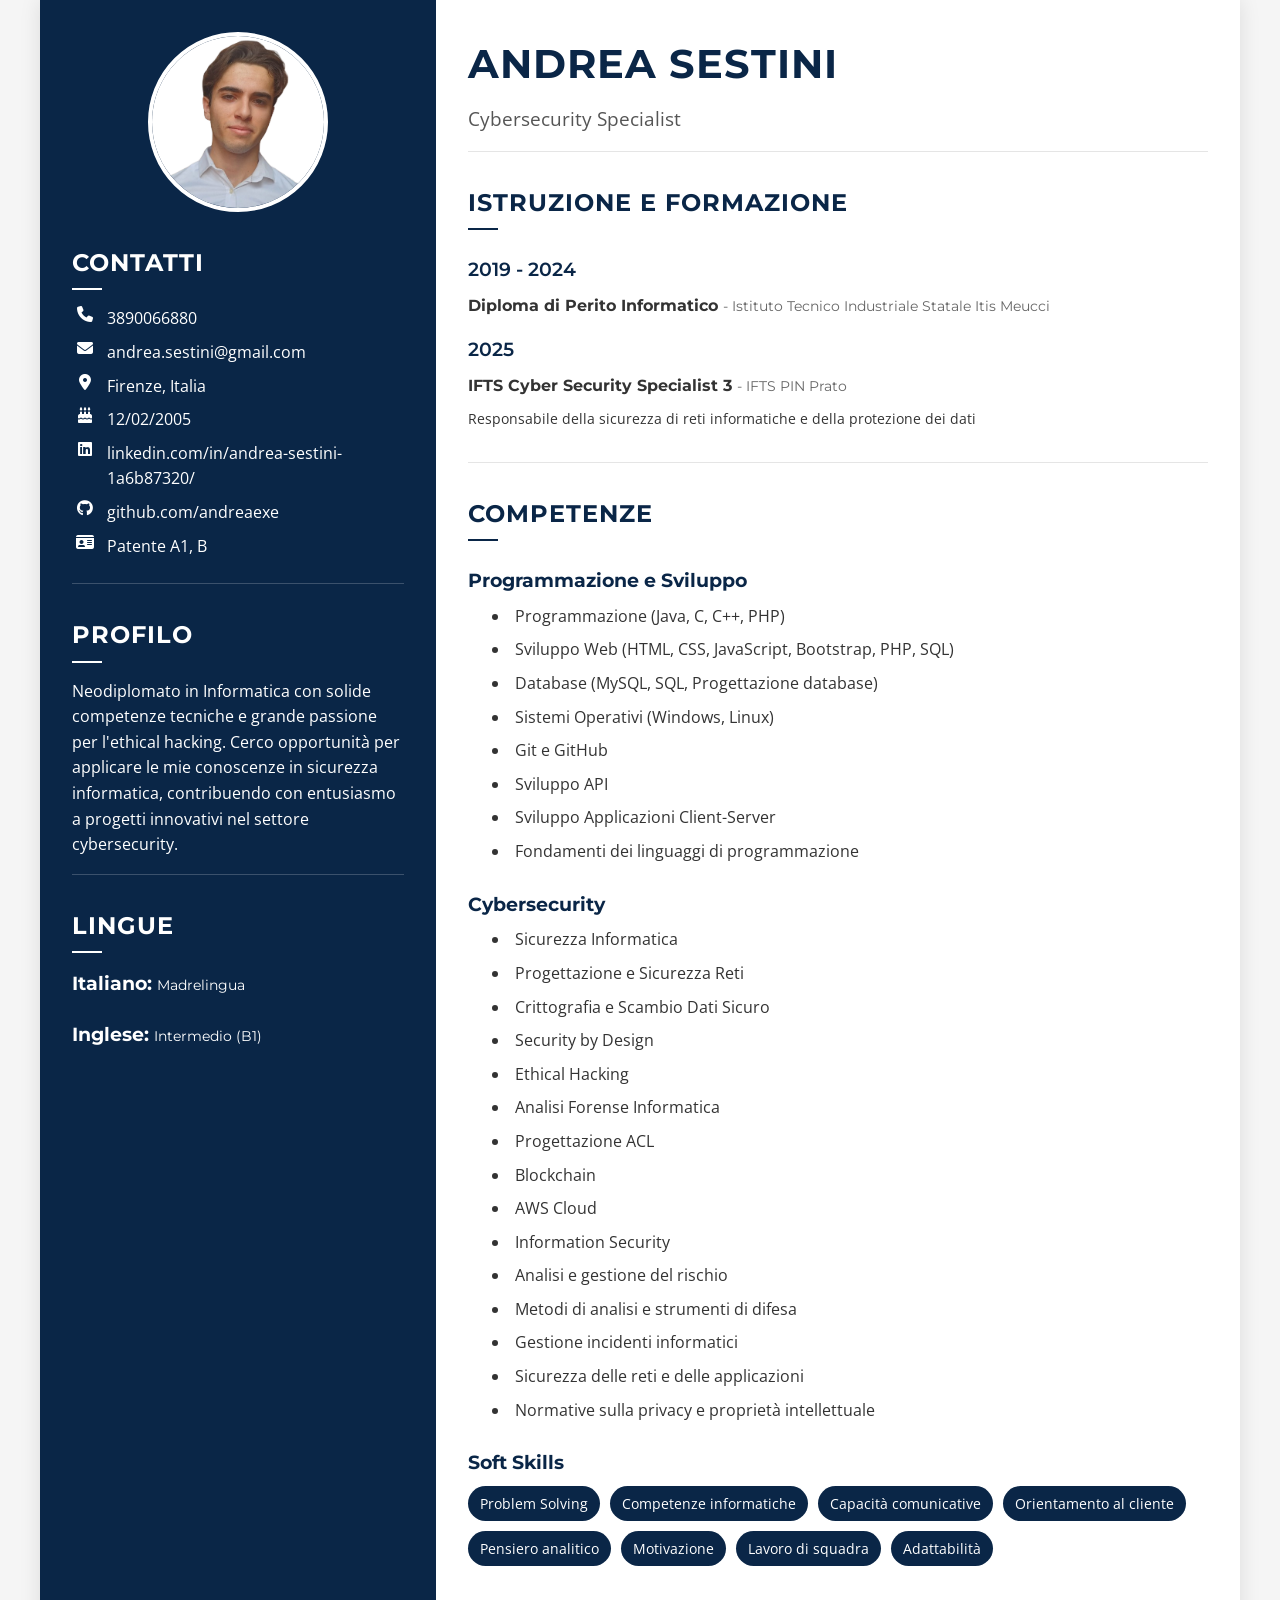
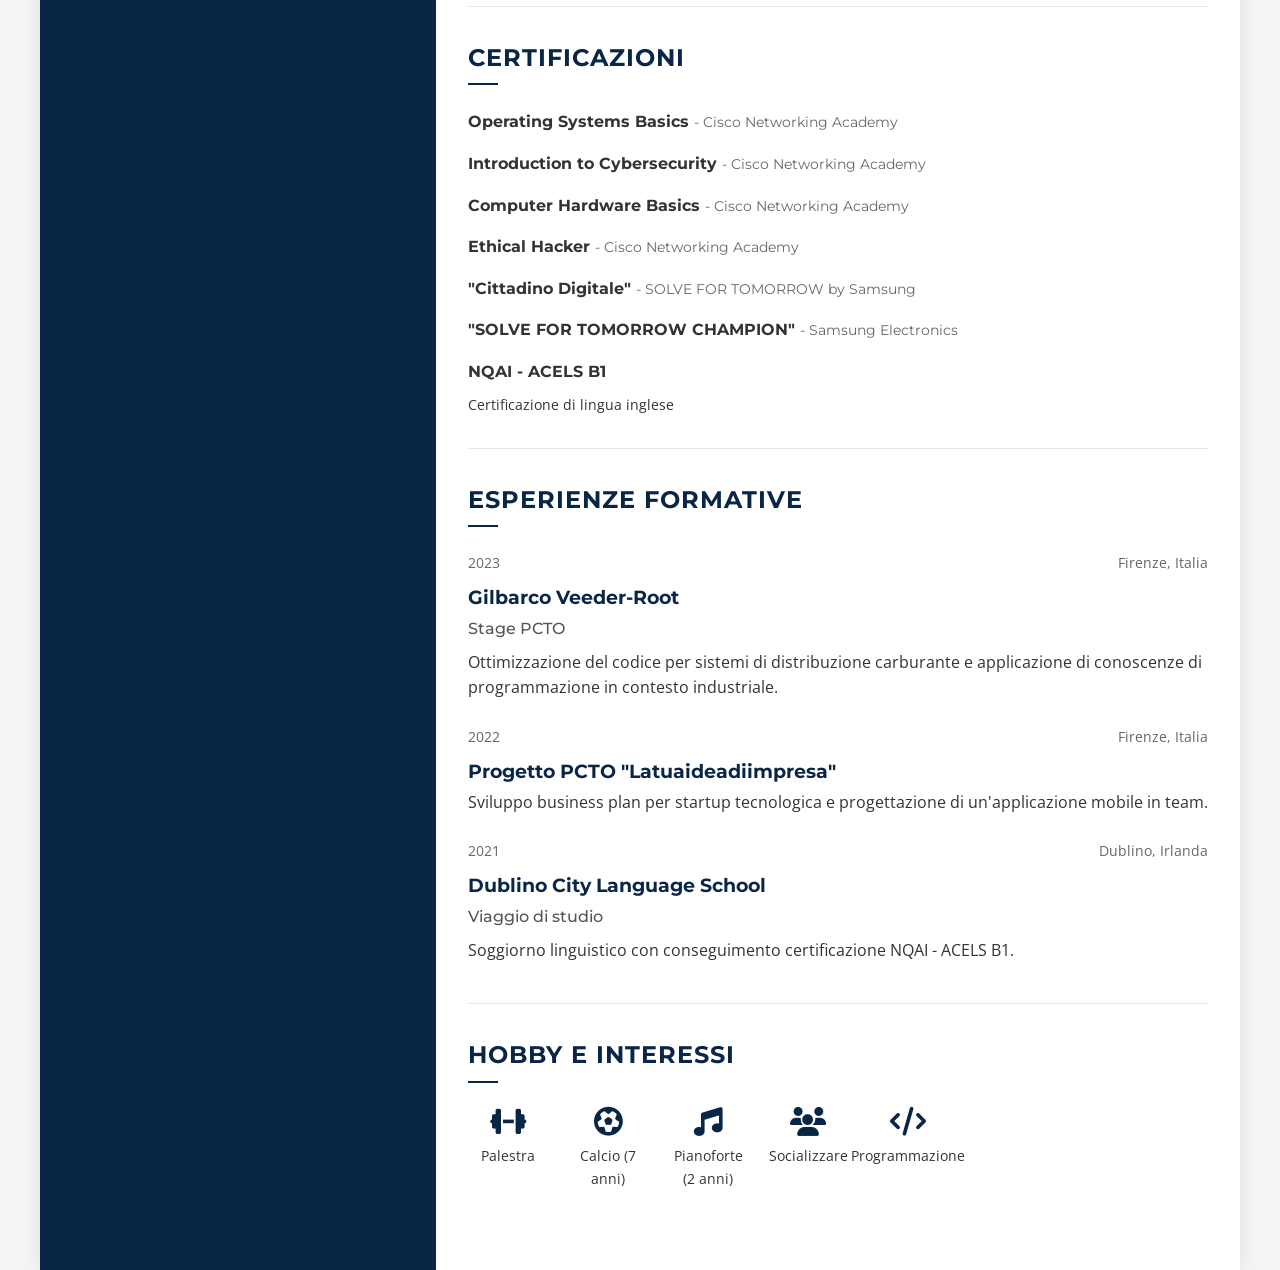
==== cv.html @ 6c13fce9 "responsive funzionante,link fondamentali messi,tutto funzionante, mancherebbero link alle certificaz" ====
<!DOCTYPE html>
<html lang="it">
<head>
    <meta charset="UTF-8">
    <meta name="viewport" content="width=device-width, initial-scale=1.0">
    <title>Curriculum Vitae</title>
    <link rel="stylesheet" href="style.css">
    <link rel="stylesheet" href="https://cdnjs.cloudflare.com/ajax/libs/font-awesome/6.4.0/css/all.min.css">
    <link href="https://fonts.googleapis.com/css2?family=Montserrat:wght@400;500;600;700&family=Open+Sans:wght@300;400;600&display=swap" rel="stylesheet">
    <style>
        /* Stili per rendere responsive i contatti */
        .contact-item {
            display: flex;
            align-items: flex-start;
            margin-bottom: 8px;
            flex-wrap: wrap;
        }
        
        .contact-item i {
            margin-right: 10px;
            min-width: 16px;
            text-align: center;
        }
        
        .contact-item span {
            word-wrap: break-word;
            word-break: break-word;
            overflow-wrap: break-word;
            flex: 1;
            max-width: 100%;
        }
        
        @media (max-width: 768px) {
            .contact-info {
                width: 100%;
            }
            
            .contact-item {
                margin-bottom: 12px;
            }
        }
    </style>
</head>
<body>
    <div class="cv-container">
        <!-- Colonna sinistra -->
        <div class="left-column">
            <div class="photo-container">
                <div class="photo">
                    <!-- Sostituisci con il percorso della tua foto -->
                    <img src="fotoAttuale.png" alt="Foto profilo">
                </div>
            </div>

            <div class="section">
                <h2>Contatti</h2>
                <div class="contact-info">
                    <div class="contact-item">
                        <i class="fas fa-phone"></i>
                        <a href="tel:+393890066880" style="text-decoration: none; color: inherit; word-wrap: break-word; word-break: break-word; overflow-wrap: break-word; flex: 1; max-width: 100%;">3890066880</a>
                    </div>
                    <div class="contact-item">
                        <i class="fas fa-envelope"></i>
                        <a href="mailto:andrea.sestini@gmail.com" style="text-decoration: none; color: inherit; word-wrap: break-word; word-break: break-word; overflow-wrap: break-word; flex: 1; max-width: 100%;">andrea.sestini@gmail.com</a>
                    </div>
                    <div class="contact-item">
                        <i class="fas fa-map-marker-alt"></i>
                        <span>Firenze, Italia</span>
                    </div>
                    <div class="contact-item">
                        <i class="fas fa-birthday-cake"></i>
                        <span>12/02/2005</span>
                    </div>
                    <div class="contact-item">
                        <i class="fab fa-linkedin"></i>
                        <a href="https://www.linkedin.com/in/andrea-sestini-1a6b87320/" target="_blank" style="text-decoration: none; color: inherit; word-wrap: break-word; word-break: break-word; overflow-wrap: break-word; flex: 1; max-width: 100%;">linkedin.com/in/andrea-sestini-1a6b87320/</a>
                    </div>
                    <div class="contact-item">
                        <i class="fab fa-github"></i>
                        <a href="https://github.com/andreaexe" target="_blank" style="text-decoration: none; color: inherit; word-wrap: break-word; word-break: break-word; overflow-wrap: break-word; flex: 1; max-width: 100%;">github.com/andreaexe</a>
                    </div>
                    <div class="contact-item">
                        <i class="fas fa-id-card"></i>
                        <span>Patente A1, B</span>
                    </div>
                </div>
            </div>

            <div class="section">
                <h2>Profilo</h2>
                <p>Neodiplomato in Informatica con solide competenze tecniche e grande passione per l'ethical hacking. Cerco opportunità per applicare le mie conoscenze in sicurezza informatica, contribuendo con entusiasmo a progetti innovativi nel settore cybersecurity.</p>
            </div>

            <div class="section">
                <h2>Lingue</h2>
                <div class="languages">
                    <div class="language-item">
                        <h3>Italiano: <span class="language-level-text">Madrelingua</span></h3>
                    </div>
                    <div class="language-item">
                        <h3>Inglese: <span class="language-level-text">Intermedio (B1)</span></h3>
                    </div>
                </div>
            </div>
        </div>

        <!-- Colonna destra -->
        <div class="right-column">
            <div class="header">
                <h1>ANDREA SESTINI</h1>
                <p class="profession">Cybersecurity Specialist</p>
            </div>

            <div class="section">
                <h2>Istruzione e Formazione</h2>
                <div class="education-item">
                    <h3>2019 - 2024</h3>
                    <h4>Diploma di Perito Informatico <span class="cert-issuer">- Istituto Tecnico Industriale Statale Itis Meucci</span></h4>
                </div>
                <div class="education-item">
                    <h3>2025</h3>
                    <h4>IFTS Cyber Security Specialist 3 <span class="cert-issuer">- IFTS PIN Prato</span></h4>
                    <p>Responsabile della sicurezza di reti informatiche e della protezione dei dati</p>
                </div>
            </div>

            <div class="section">
                <h2>Competenze</h2>
                
                <h3>Programmazione e Sviluppo</h3>
                <ul class="skills-list">
                    <li>Programmazione (Java, C, C++, PHP)</li>
                    <li>Sviluppo Web (HTML, CSS, JavaScript, Bootstrap, PHP, SQL)</li>
                    <li>Database (MySQL, SQL, Progettazione database)</li>
                    <li>Sistemi Operativi (Windows, Linux)</li>
                    <li>Git e GitHub</li>
                    <li>Sviluppo API</li>
                    <li>Sviluppo Applicazioni Client-Server</li>
                    <li>Fondamenti dei linguaggi di programmazione</li>
                </ul>

                <h3>Cybersecurity</h3>
                <ul class="skills-list">
                    <li>Sicurezza Informatica</li>
                    <li>Progettazione e Sicurezza Reti</li>
                    <li>Crittografia e Scambio Dati Sicuro</li>
                    <li>Security by Design</li>
                    <li>Ethical Hacking</li>
                    <li>Analisi Forense Informatica</li>
                    <li>Progettazione ACL</li>
                    <li>Blockchain</li>
                    <li>AWS Cloud</li>
                    <li>Information Security</li>
                    <li>Analisi e gestione del rischio</li>
                    <li>Metodi di analisi e strumenti di difesa</li>
                    <li>Gestione incidenti informatici</li>
                    <li>Sicurezza delle reti e delle applicazioni</li>
                    <li>Normative sulla privacy e proprietà intellettuale</li>
                </ul>

                <h3>Soft Skills</h3>
                <div class="soft-skills">
                    <div class="soft-skill">Problem Solving</div>
                    <div class="soft-skill">Competenze informatiche</div>
                    <div class="soft-skill">Capacità comunicative</div>
                    <div class="soft-skill">Orientamento al cliente</div>
                    <div class="soft-skill">Pensiero analitico</div>
                    <div class="soft-skill">Motivazione</div>
                    <div class="soft-skill">Lavoro di squadra</div>
                    <div class="soft-skill">Adattabilità</div>
                </div>
            </div>

            <div class="section">
                <h2>Certificazioni</h2>
                <div class="education-item">
                    <h4>Operating Systems Basics <span class="cert-issuer">- Cisco Networking Academy</span></h4>
                </div>
                <div class="education-item">
                    <h4>Introduction to Cybersecurity <span class="cert-issuer">- Cisco Networking Academy</span></h4>
                </div>
                <div class="education-item">
                    <h4>Computer Hardware Basics <span class="cert-issuer">- Cisco Networking Academy</span></h4>
                </div>
                <div class="education-item">
                    <h4>Ethical Hacker <span class="cert-issuer">- Cisco Networking Academy</span></h4>
                </div>
                <div class="education-item">
                    <h4>"Cittadino Digitale" <span class="cert-issuer">- SOLVE FOR TOMORROW by Samsung</span></h4>
                </div>
                <div class="education-item">
                    <h4>"SOLVE FOR TOMORROW CHAMPION" <span class="cert-issuer">- Samsung Electronics</span></h4>
                </div>
                <div class="education-item">
                    <h4>NQAI - ACELS B1</h4>
                    <p>Certificazione di lingua inglese</p>
                </div>
            </div>

            <div class="section">
                <h2>Esperienze Formative</h2>
                
                <div class="experience-item">
                    <div class="date-location">
                        <span class="date">2023</span>
                        <span class="location">Firenze, Italia</span>
                    </div>
                    <h3>Gilbarco Veeder-Root</h3>
                    <h4>Stage PCTO</h4>
                    <p>Ottimizzazione del codice per sistemi di distribuzione carburante e applicazione di conoscenze di programmazione in contesto industriale.</p>
                </div>

                <div class="experience-item">
                    <div class="date-location">
                        <span class="date">2022</span>
                        <span class="location">Firenze, Italia</span>
                    </div>
                    <h3>Progetto PCTO "Latuaideadiimpresa"</h3>
                    <p>Sviluppo business plan per startup tecnologica e progettazione di un'applicazione mobile in team.</p>
                </div>

                <div class="experience-item">
                    <div class="date-location">
                        <span class="date">2021</span>
                        <span class="location">Dublino, Irlanda</span>
                    </div>
                    <h3>Dublino City Language School</h3>
                    <h4>Viaggio di studio</h4>
                    <p>Soggiorno linguistico con conseguimento certificazione NQAI - ACELS B1.</p>
                </div>
            </div>

            <div class="section">
                <h2>Hobby e Interessi</h2>
                <div class="hobbies">
                    <div class="hobby">
                        <i class="fas fa-dumbbell"></i>
                        <span>Palestra</span>
                    </div>
                    <div class="hobby">
                        <i class="fas fa-futbol"></i>
                        <span>Calcio (7 anni)</span>
                    </div>
                    <div class="hobby">
                        <i class="fas fa-music"></i>
                        <span>Pianoforte (2 anni)</span>
                    </div>
                    <div class="hobby">
                        <i class="fas fa-users"></i>
                        <span>Socializzare</span>
                    </div>
                    <div class="hobby">
                        <i class="fas fa-code"></i>
                        <span>Programmazione</span>
                    </div>
                </div>
            </div>
        </div>
    </div>
</body>
</html>
---- style.css ----
/* Reset e stili di base */
* {
    margin: 0;
    padding: 0;
    box-sizing: border-box;
}

body {
    font-family: 'Open Sans', sans-serif;
    background-color: #f5f5f5;
    color: #333;
    line-height: 1.6;
}

h1, h2, h3, h4 {
    font-family: 'Montserrat', sans-serif;
    margin-bottom: 0.5rem;
}

ul {
    list-style-position: inside;
    margin-bottom: 0.5rem;
}

/* Container principale */
.cv-container {
    display: flex;
    max-width: 1200px;
    min-height: 100vh;
    margin: 0 auto;
    box-shadow: 0 0 20px rgba(0, 0, 0, 0.1);
    background-color: white;
}

/* Colonna sinistra */
.left-column {
    width: 33%; /* Aumentato dal 30% */
    background-color: #0A2647;
    color: white;
    padding: 2rem;
}

/* Sezione foto */
.photo-container {
    text-align: center;
    margin-bottom: 2rem;
}

.photo {
    width: 180px; /* Aumentato da 150px */
    height: 180px; /* Aumentato da 150px */
    border-radius: 50%;
    margin: 0 auto;
    overflow: hidden;
    border: 4px solid white;
}

.photo img {
    width: 100%;
    height: 100%;
    object-fit: cover;
}

/* Sezioni generali */
.section {
    margin-bottom: 2rem;
    padding-bottom: 1rem;
    border-bottom: 1px solid rgba(255, 255, 255, 0.2);
}

.right-column .section {
    border-bottom: 1px solid rgba(0, 0, 0, 0.1);
}

.left-column .section:last-child,
.right-column .section:last-child {
    border-bottom: none;
}

.left-column h2 {
    color: white;
    font-size: 1.5rem;
    text-transform: uppercase;
    letter-spacing: 1px;
    margin-bottom: 1rem;
    position: relative;
    padding-bottom: 0.5rem;
}

.left-column h2::after {
    content: '';
    position: absolute;
    left: 0;
    bottom: 0;
    width: 30px;
    height: 2px;
    background-color: white;
}

/* Contatti */
.contact-info {
    margin-top: 1rem;
}

.contact-item {
    display: flex;
    align-items: center;
    margin-bottom: 0.8rem;
}

.contact-item i {
    width: 25px;
    margin-right: 10px;
}

/* Istruzione */
.education-item {
    margin-bottom: 1rem;
}

.education-item h3 {
    font-size: 0.9rem;
    font-weight: 600;
    color: rgba(255, 255, 255, 0.8);
}

.education-item h4 {
    font-size: 1rem;
}

.education-item p {
    font-size: 0.9rem;
    margin-bottom: 0.2rem;
}

/* Colonna destra */
.right-column {
    width: 67%; /* Ridotto dal 70% */
    padding: 2rem;
}

/* Header */
.header {
    margin-bottom: 2rem;
    padding-bottom: 1rem;
    border-bottom: 1px solid rgba(0, 0, 0, 0.1);
}

.header h1 {
    font-size: 2.5rem;
    font-weight: 700;
    letter-spacing: 1px;
    color: #0A2647;
    text-transform: uppercase;
}

.profession {
    font-size: 1.2rem;
    color: #555;
}

/* Sezione destra */
.right-column h2 {
    color: #0A2647;
    font-size: 1.5rem;
    text-transform: uppercase;
    letter-spacing: 1px;
    margin-bottom: 1.5rem;
    position: relative;
    padding-bottom: 0.5rem;
}

.right-column h2::after {
    content: '';
    position: absolute;
    left: 0;
    bottom: 0;
    width: 30px;
    height: 2px;
    background-color: #0A2647;
}

.right-column h3 {
    font-size: 1.2rem;
    color: #0A2647;
}

/* Esperienze */
.experience-item {
    margin-bottom: 1.5rem;
    position: relative;
}

.date-location {
    display: flex;
    justify-content: space-between;
    margin-bottom: 0.5rem;
    font-size: 0.9rem;
    color: #666;
}

.experience-item h3 {
    margin-bottom: 0.2rem;
}

.experience-item h4 {
    color: #555;
    font-weight: 500;
    margin-bottom: 0.5rem;
}

.experience-item ul {
    padding-left: 1rem;
}

.experience-item li {
    margin-bottom: 0.3rem;
    font-size: 0.95rem;
}

/* Skills */
.skills {
    margin-bottom: 1.5rem;
}

.skill-item {
    margin-bottom: 0.8rem;
}

.skill-level {
    height: 8px;
    background-color: #e0e0e0;
    border-radius: 4px;
    margin-top: 5px;
}

.skill-bar {
    height: 100%;
    background-color: #0A2647;
    border-radius: 4px;
}

/* Soft Skills */
.soft-skills {
    display: flex;
    flex-wrap: wrap;
    gap: 10px;
    margin-bottom: 1.5rem;
}

.soft-skill {
    background-color: #0A2647;
    color: white;
    padding: 6px 12px;
    border-radius: 20px;
    font-size: 0.9rem;
}

/* Lingue */
.languages {
    margin-bottom: 1.5rem;
}

.language-item {
    display: flex;
    justify-content: space-between;
    margin-bottom: 0.8rem;
}

.language-level {
    display: flex;
    align-items: center;
}

.dot {
    width: 12px;
    height: 12px;
    border-radius: 50%;
    background-color: #e0e0e0;
    margin-right: 5px;
}

.dot.filled {
    background-color: #0A2647;
}

.language-level span:last-child {
    margin-left: 10px;
    font-size: 0.9rem;
    color: #666;
}

/* Lingue - Aggiunte per il testo del livello */
.language-level-text {
    font-size: 0.85rem;
    color: white; /* Cambiato da rgba(255, 255, 255, 0.7) a bianco pieno */
    font-weight: normal;
}

/* Hobby e interessi */
.hobbies {
    display: flex;
    flex-wrap: wrap;
    gap: 20px;
}

.hobby {
    display: flex;
    flex-direction: column;
    align-items: center;
    width: 80px;
}

.hobby i {
    font-size: 1.8rem;
    color: #0A2647;
    margin-bottom: 0.5rem;
}

.hobby span {
    text-align: center;
    font-size: 0.9rem;
}

/* Certificazioni */
.cert-issuer {
    font-weight: normal;
    font-size: 0.85rem;
    color: rgba(0, 0, 0, 0.6); /* Changed color to be dark for right column */
}

.left-column .cert-issuer {
    color: rgba(255, 255, 255, 0.7); /* Keep light color for left column if needed */
}

/* Elenchi puntati per le competenze */
.skills-list {
    margin-bottom: 1.5rem;
    padding-left: 1.5rem;
}

.skills-list li {
    margin-bottom: 0.5rem;
    position: relative;
}

.right-column .skills-list li {
    color: #333;
}

/* Responsive */
@media screen and (max-width: 768px) {
    .cv-container {
        flex-direction: column;
    }
    
    .left-column, .right-column {
        width: 100%;
    }
    
    .left-column {
        padding-bottom: 1rem;
    }
}
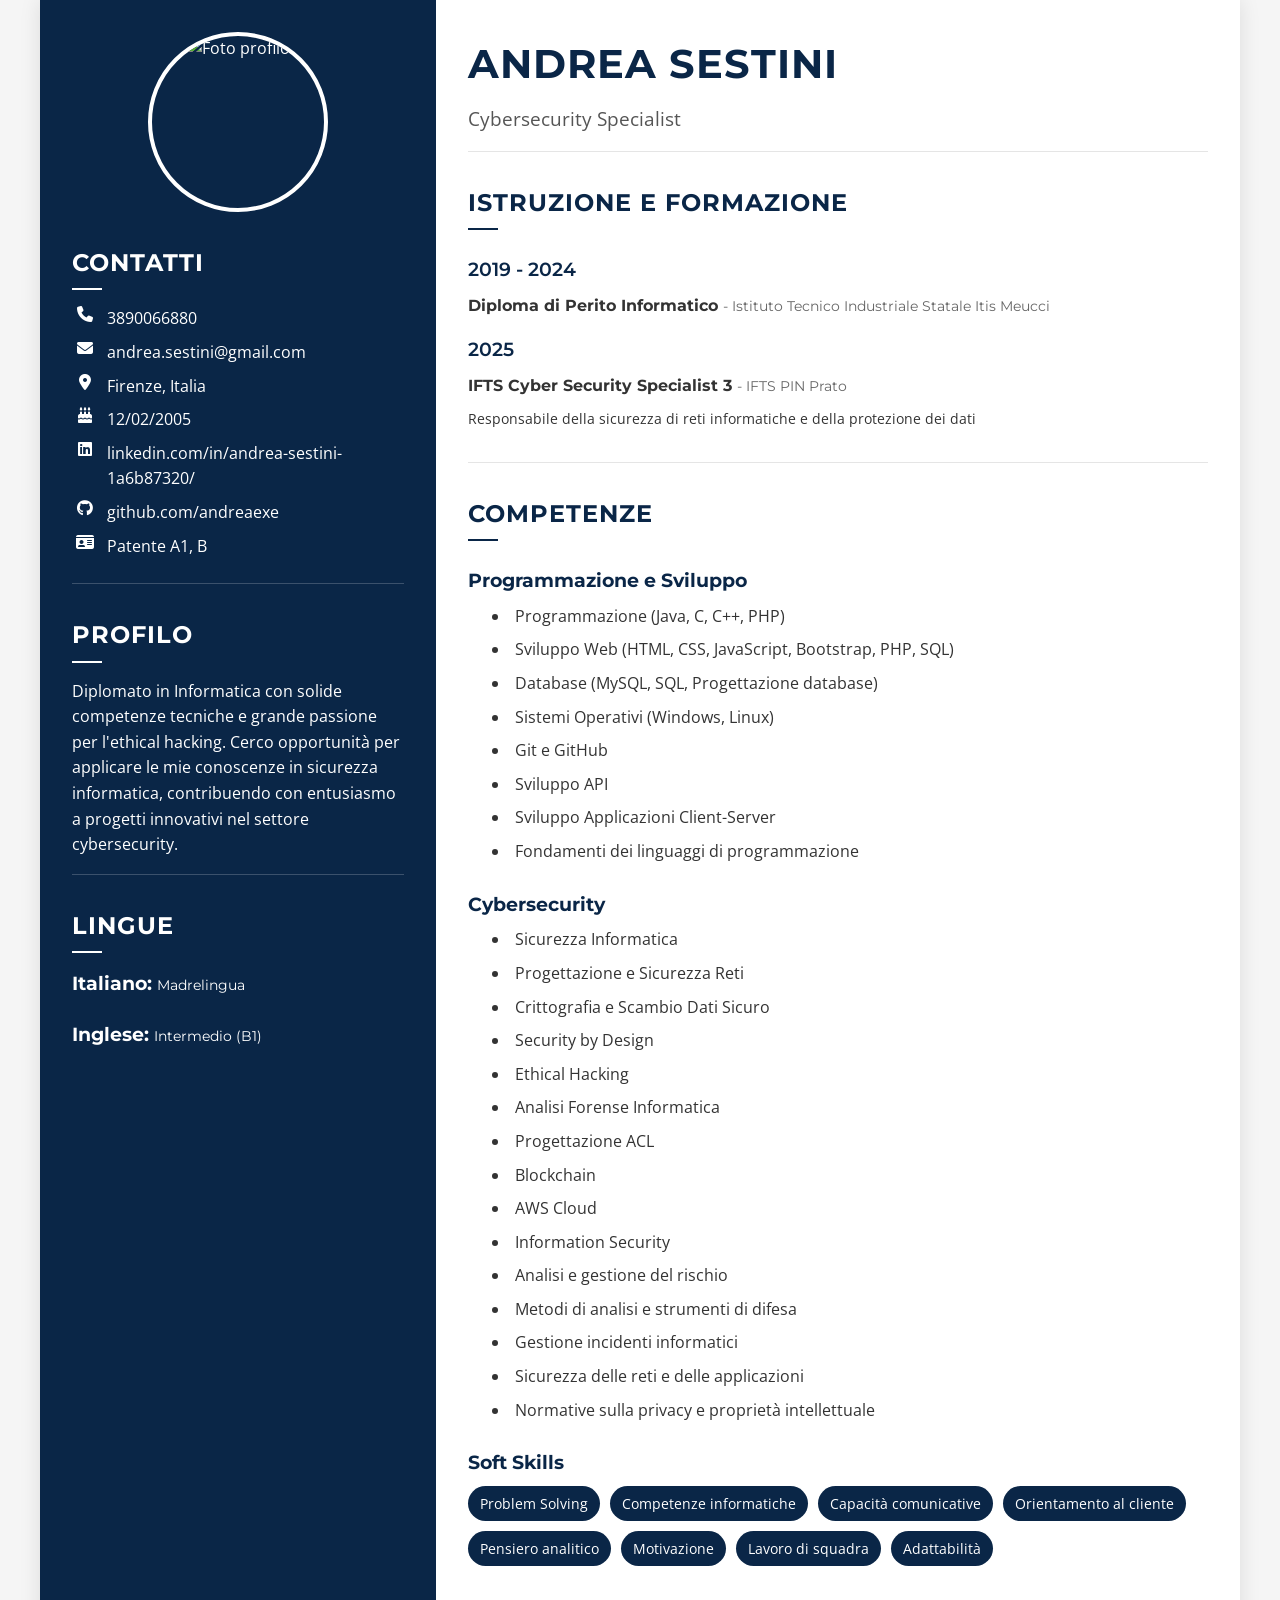
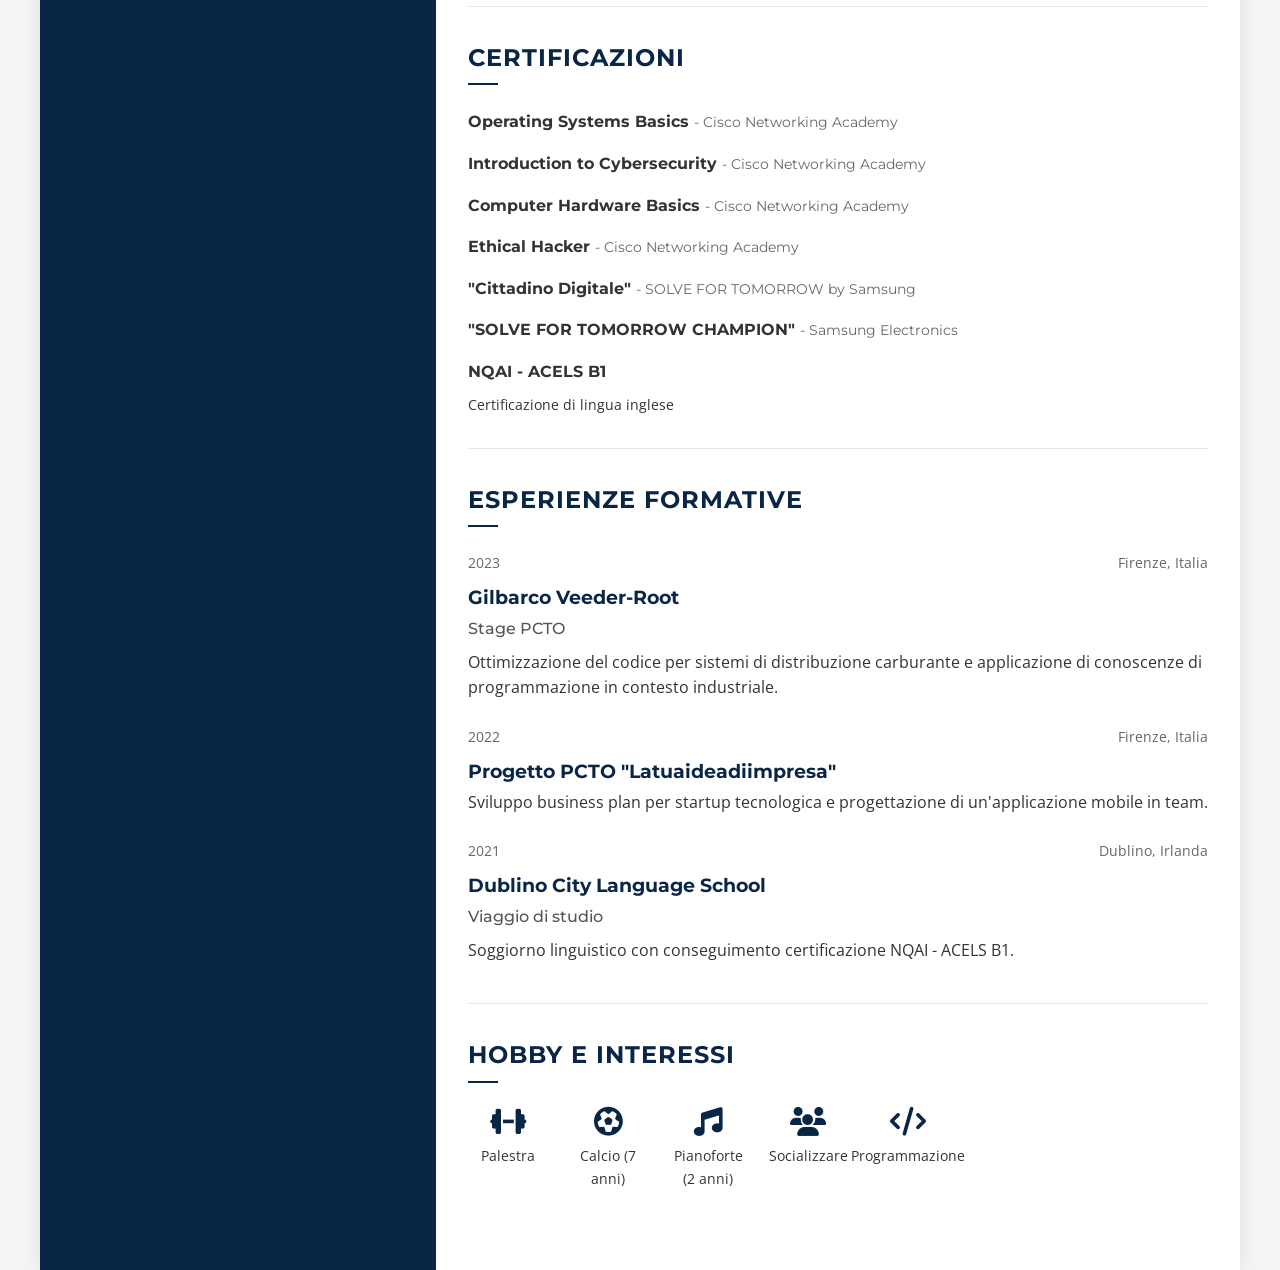
==== commit fa64e140: "piccole correzioni" ====
--- a/cv.html
+++ b/cv.html
@@ -61,7 +61,7 @@
                     </div>
                     <div class="contact-item">
                         <i class="fas fa-envelope"></i>
-                        <a href="mailto:andrea.sestini@gmail.com" style="text-decoration: none; color: inherit; word-wrap: break-word; word-break: break-word; overflow-wrap: break-word; flex: 1; max-width: 100%;">andrea.sestini@gmail.com</a>
+                        <a href="mailto:andrea.sestini2005@gmail.com" style="text-decoration: none; color: inherit; word-wrap: break-word; word-break: break-word; overflow-wrap: break-word; flex: 1; max-width: 100%;">andrea.sestini@gmail.com</a>
                     </div>
                     <div class="contact-item">
                         <i class="fas fa-map-marker-alt"></i>
@@ -88,7 +88,7 @@
 
             <div class="section">
                 <h2>Profilo</h2>
-                <p>Neodiplomato in Informatica con solide competenze tecniche e grande passione per l'ethical hacking. Cerco opportunità per applicare le mie conoscenze in sicurezza informatica, contribuendo con entusiasmo a progetti innovativi nel settore cybersecurity.</p>
+                <p>Diplomato in Informatica con solide competenze tecniche e grande passione per l'ethical hacking. Cerco opportunità per applicare le mie conoscenze in sicurezza informatica, contribuendo con entusiasmo a progetti innovativi nel settore cybersecurity.</p>
             </div>
 
             <div class="section">
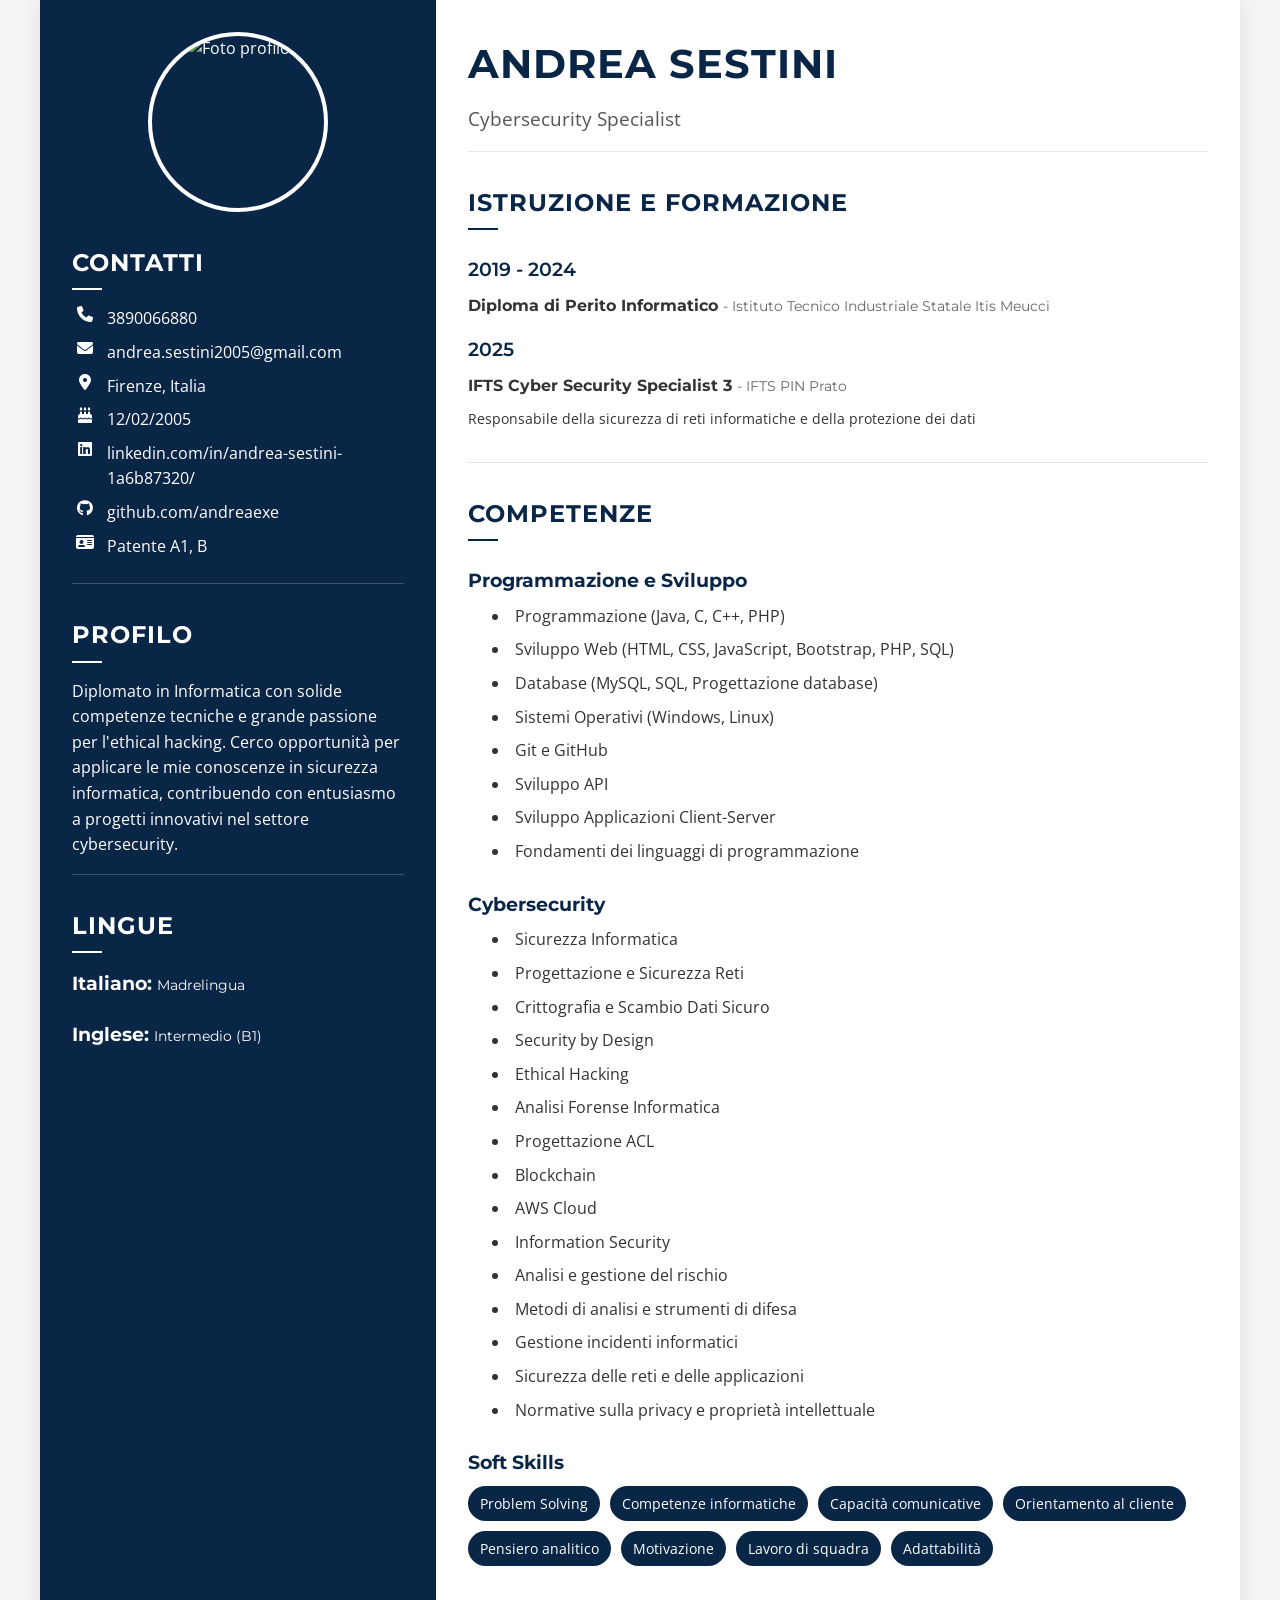
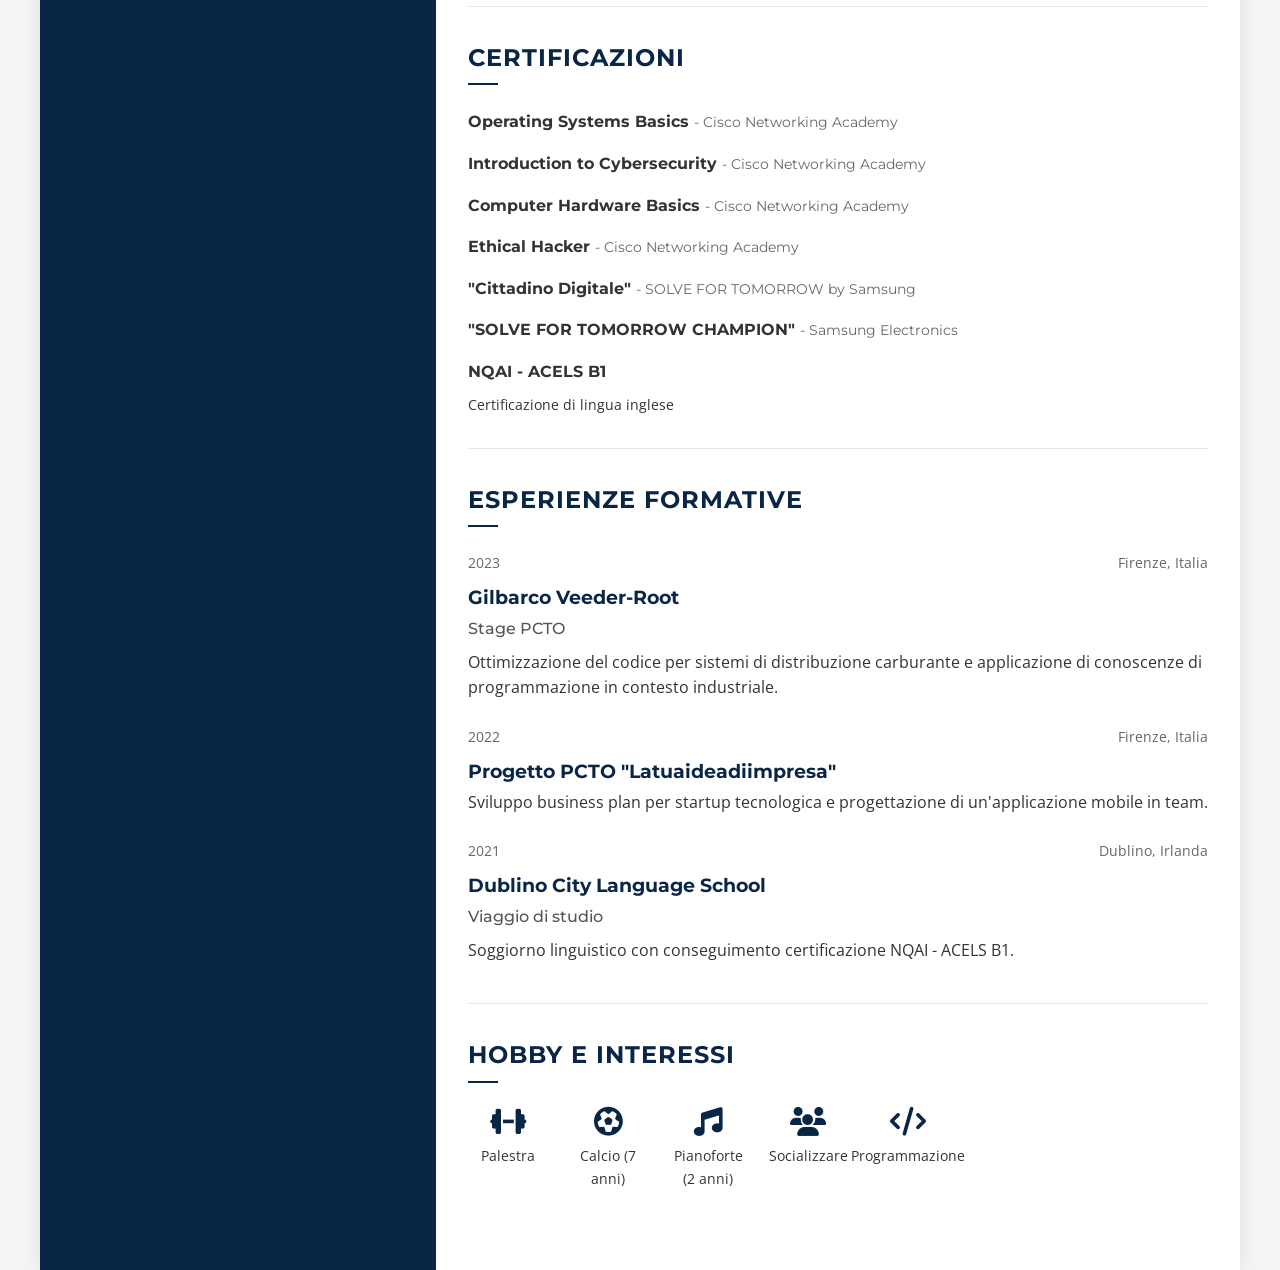
==== commit 13834c4e: "piccole correzioni2" ====
--- a/cv.html
+++ b/cv.html
@@ -61,7 +61,7 @@
                     </div>
                     <div class="contact-item">
                         <i class="fas fa-envelope"></i>
-                        <a href="mailto:andrea.sestini2005@gmail.com" style="text-decoration: none; color: inherit; word-wrap: break-word; word-break: break-word; overflow-wrap: break-word; flex: 1; max-width: 100%;">andrea.sestini@gmail.com</a>
+                        <a href="mailto:andrea.sestini2005@gmail.com" style="text-decoration: none; color: inherit; word-wrap: break-word; word-break: break-word; overflow-wrap: break-word; flex: 1; max-width: 100%;">andrea.sestini2005@gmail.com</a>
                     </div>
                     <div class="contact-item">
                         <i class="fas fa-map-marker-alt"></i>
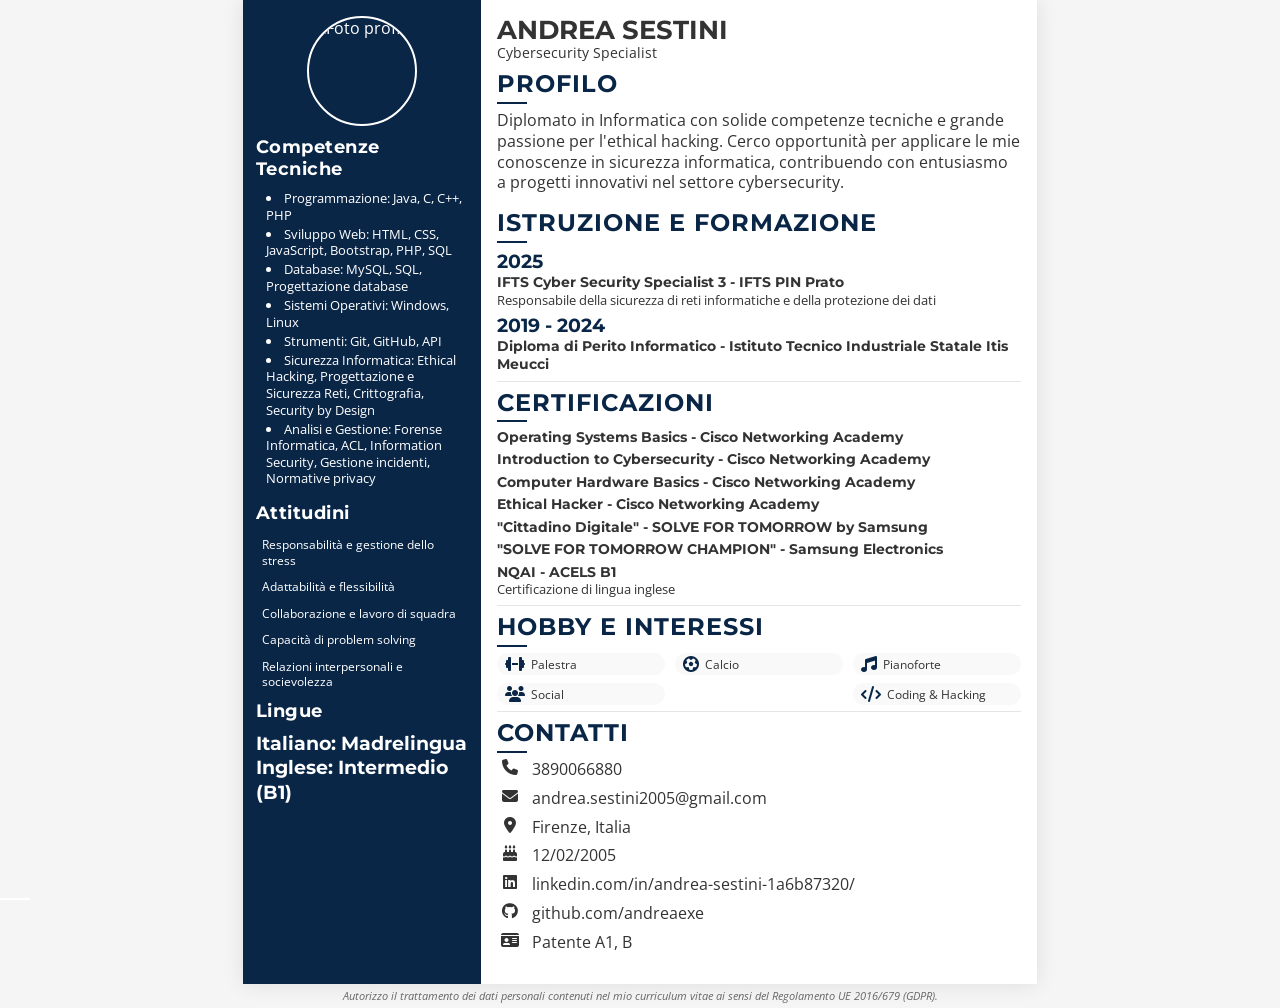
==== commit d6bc0cf4: "modificato come richiesto dalla tizia" ====
--- a/cv.html
+++ b/cv.html
@@ -3,6 +3,7 @@
 <head>
     <meta charset="UTF-8">
     <meta name="viewport" content="width=device-width, initial-scale=1.0">
+    <meta name="viewport" content="width=device-width, initial-scale=1.0, shrink-to-fit=no">
     <title>Curriculum Vitae</title>
     <link rel="stylesheet" href="style.css">
     <link rel="stylesheet" href="https://cdnjs.cloudflare.com/ajax/libs/font-awesome/6.4.0/css/all.min.css">
@@ -39,10 +40,36 @@
                 margin-bottom: 12px;
             }
         }
+
+        @media print {
+            @page {
+                size: A4;
+                margin: 0;
+            }
+            
+            html, body {
+                width: 210mm;
+                height: 297mm;
+                margin: 0;
+                padding: 0;
+                overflow: hidden;
+            }
+
+            .cv-container {
+                width: 210mm;
+                max-height: 287mm; /* Lascia spazio per il disclaimer */
+                overflow: hidden;
+            }
+            
+            .privacy-disclaimer {
+                position: relative;
+                bottom: 0;
+            }
+        }
     </style>
 </head>
 <body>
-    <div class="cv-container">
+<div class="cv-container">
         <!-- Colonna sinistra -->
         <div class="left-column">
             <div class="photo-container">
@@ -53,42 +80,27 @@
             </div>
 
             <div class="section">
-                <h2>Contatti</h2>
-                <div class="contact-info">
-                    <div class="contact-item">
-                        <i class="fas fa-phone"></i>
-                        <a href="tel:+393890066880" style="text-decoration: none; color: inherit; word-wrap: break-word; word-break: break-word; overflow-wrap: break-word; flex: 1; max-width: 100%;">3890066880</a>
-                    </div>
-                    <div class="contact-item">
-                        <i class="fas fa-envelope"></i>
-                        <a href="mailto:andrea.sestini2005@gmail.com" style="text-decoration: none; color: inherit; word-wrap: break-word; word-break: break-word; overflow-wrap: break-word; flex: 1; max-width: 100%;">andrea.sestini2005@gmail.com</a>
-                    </div>
-                    <div class="contact-item">
-                        <i class="fas fa-map-marker-alt"></i>
-                        <span>Firenze, Italia</span>
-                    </div>
-                    <div class="contact-item">
-                        <i class="fas fa-birthday-cake"></i>
-                        <span>12/02/2005</span>
-                    </div>
-                    <div class="contact-item">
-                        <i class="fab fa-linkedin"></i>
-                        <a href="https://www.linkedin.com/in/andrea-sestini-1a6b87320/" target="_blank" style="text-decoration: none; color: inherit; word-wrap: break-word; word-break: break-word; overflow-wrap: break-word; flex: 1; max-width: 100%;">linkedin.com/in/andrea-sestini-1a6b87320/</a>
-                    </div>
-                    <div class="contact-item">
-                        <i class="fab fa-github"></i>
-                        <a href="https://github.com/andreaexe" target="_blank" style="text-decoration: none; color: inherit; word-wrap: break-word; word-break: break-word; overflow-wrap: break-word; flex: 1; max-width: 100%;">github.com/andreaexe</a>
-                    </div>
-                    <div class="contact-item">
-                        <i class="fas fa-id-card"></i>
-                        <span>Patente A1, B</span>
-                    </div>
-                </div>
-            </div>
-
-            <div class="section">
-                <h2>Profilo</h2>
-                <p>Diplomato in Informatica con solide competenze tecniche e grande passione per l'ethical hacking. Cerco opportunità per applicare le mie conoscenze in sicurezza informatica, contribuendo con entusiasmo a progetti innovativi nel settore cybersecurity.</p>
+                <h2>Competenze Tecniche</h2>
+                <ul class="skills-list">
+                    <li>Programmazione: Java, C, C++, PHP</li>
+                    <li>Sviluppo Web: HTML, CSS, JavaScript, Bootstrap, PHP, SQL</li>
+                    <li>Database: MySQL, SQL, Progettazione database</li>
+                    <li>Sistemi Operativi: Windows, Linux</li>
+                    <li>Strumenti: Git, GitHub, API</li>
+                    <li>Sicurezza Informatica: Ethical Hacking, Progettazione e Sicurezza Reti, Crittografia, Security by Design</li>
+                    <li>Analisi e Gestione: Forense Informatica, ACL, Information Security, Gestione incidenti, Normative privacy</li>
+                </ul>
+            </div>
+
+            <div class="section">
+                <h2>Attitudini</h2>
+                <div class="soft-skills">
+                    <div class="soft-skill">Responsabilità e gestione dello stress</div>
+                    <div class="soft-skill">Adattabilità e flessibilità</div>
+                    <div class="soft-skill">Collaborazione e lavoro di squadra</div>
+                    <div class="soft-skill">Capacità di problem solving</div>
+                    <div class="soft-skill">Relazioni interpersonali e socievolezza</div>
+                </div>
             </div>
 
             <div class="section">
@@ -109,65 +121,22 @@
             <div class="header">
                 <h1>ANDREA SESTINI</h1>
                 <p class="profession">Cybersecurity Specialist</p>
+                <div class="section">
+                    <h2>Profilo</h2>
+                    <p>Diplomato in Informatica con solide competenze tecniche e grande passione per l'ethical hacking. Cerco opportunità per applicare le mie conoscenze in sicurezza informatica, contribuendo con entusiasmo a progetti innovativi nel settore cybersecurity.</p>
+                </div>
             </div>
 
             <div class="section">
                 <h2>Istruzione e Formazione</h2>
-                <div class="education-item">
-                    <h3>2019 - 2024</h3>
-                    <h4>Diploma di Perito Informatico <span class="cert-issuer">- Istituto Tecnico Industriale Statale Itis Meucci</span></h4>
-                </div>
                 <div class="education-item">
                     <h3>2025</h3>
                     <h4>IFTS Cyber Security Specialist 3 <span class="cert-issuer">- IFTS PIN Prato</span></h4>
                     <p>Responsabile della sicurezza di reti informatiche e della protezione dei dati</p>
                 </div>
-            </div>
-
-            <div class="section">
-                <h2>Competenze</h2>
-                
-                <h3>Programmazione e Sviluppo</h3>
-                <ul class="skills-list">
-                    <li>Programmazione (Java, C, C++, PHP)</li>
-                    <li>Sviluppo Web (HTML, CSS, JavaScript, Bootstrap, PHP, SQL)</li>
-                    <li>Database (MySQL, SQL, Progettazione database)</li>
-                    <li>Sistemi Operativi (Windows, Linux)</li>
-                    <li>Git e GitHub</li>
-                    <li>Sviluppo API</li>
-                    <li>Sviluppo Applicazioni Client-Server</li>
-                    <li>Fondamenti dei linguaggi di programmazione</li>
-                </ul>
-
-                <h3>Cybersecurity</h3>
-                <ul class="skills-list">
-                    <li>Sicurezza Informatica</li>
-                    <li>Progettazione e Sicurezza Reti</li>
-                    <li>Crittografia e Scambio Dati Sicuro</li>
-                    <li>Security by Design</li>
-                    <li>Ethical Hacking</li>
-                    <li>Analisi Forense Informatica</li>
-                    <li>Progettazione ACL</li>
-                    <li>Blockchain</li>
-                    <li>AWS Cloud</li>
-                    <li>Information Security</li>
-                    <li>Analisi e gestione del rischio</li>
-                    <li>Metodi di analisi e strumenti di difesa</li>
-                    <li>Gestione incidenti informatici</li>
-                    <li>Sicurezza delle reti e delle applicazioni</li>
-                    <li>Normative sulla privacy e proprietà intellettuale</li>
-                </ul>
-
-                <h3>Soft Skills</h3>
-                <div class="soft-skills">
-                    <div class="soft-skill">Problem Solving</div>
-                    <div class="soft-skill">Competenze informatiche</div>
-                    <div class="soft-skill">Capacità comunicative</div>
-                    <div class="soft-skill">Orientamento al cliente</div>
-                    <div class="soft-skill">Pensiero analitico</div>
-                    <div class="soft-skill">Motivazione</div>
-                    <div class="soft-skill">Lavoro di squadra</div>
-                    <div class="soft-skill">Adattabilità</div>
+                <div class="education-item">
+                    <h3>2019 - 2024</h3>
+                    <h4>Diploma di Perito Informatico <span class="cert-issuer">- Istituto Tecnico Industriale Statale Itis Meucci</span></h4>
                 </div>
             </div>
 
@@ -198,39 +167,6 @@
             </div>
 
             <div class="section">
-                <h2>Esperienze Formative</h2>
-                
-                <div class="experience-item">
-                    <div class="date-location">
-                        <span class="date">2023</span>
-                        <span class="location">Firenze, Italia</span>
-                    </div>
-                    <h3>Gilbarco Veeder-Root</h3>
-                    <h4>Stage PCTO</h4>
-                    <p>Ottimizzazione del codice per sistemi di distribuzione carburante e applicazione di conoscenze di programmazione in contesto industriale.</p>
-                </div>
-
-                <div class="experience-item">
-                    <div class="date-location">
-                        <span class="date">2022</span>
-                        <span class="location">Firenze, Italia</span>
-                    </div>
-                    <h3>Progetto PCTO "Latuaideadiimpresa"</h3>
-                    <p>Sviluppo business plan per startup tecnologica e progettazione di un'applicazione mobile in team.</p>
-                </div>
-
-                <div class="experience-item">
-                    <div class="date-location">
-                        <span class="date">2021</span>
-                        <span class="location">Dublino, Irlanda</span>
-                    </div>
-                    <h3>Dublino City Language School</h3>
-                    <h4>Viaggio di studio</h4>
-                    <p>Soggiorno linguistico con conseguimento certificazione NQAI - ACELS B1.</p>
-                </div>
-            </div>
-
-            <div class="section">
                 <h2>Hobby e Interessi</h2>
                 <div class="hobbies">
                     <div class="hobby">
@@ -239,23 +175,62 @@
                     </div>
                     <div class="hobby">
                         <i class="fas fa-futbol"></i>
-                        <span>Calcio (7 anni)</span>
+                        <span>Calcio</span>
                     </div>
                     <div class="hobby">
                         <i class="fas fa-music"></i>
-                        <span>Pianoforte (2 anni)</span>
+                        <span>Pianoforte</span>
                     </div>
                     <div class="hobby">
                         <i class="fas fa-users"></i>
-                        <span>Socializzare</span>
+                        <span>Social</span>
                     </div>
                     <div class="hobby">
                         <i class="fas fa-code"></i>
-                        <span>Programmazione</span>
+                        <span>Coding & Hacking</span>
+                    </div>
+                </div>
+            </div>
+
+            <div class="section">
+                <h2>Contatti</h2>
+                <div class="contact-info">
+                    <div class="contact-item">
+                        <i class="fas fa-phone"></i>
+                        <a href="tel:+393890066880" style="text-decoration: none; color: inherit; word-wrap: break-word; word-break: break-word; overflow-wrap: break-word; flex: 1; max-width: 100%;">3890066880</a>
+                    </div>
+                    <div class="contact-item">
+                        <i class="fas fa-envelope"></i>
+                        <a href="mailto:andrea.sestini2005@gmail.com" style="text-decoration: none; color: inherit; word-wrap: break-word; word-break: break-word; overflow-wrap: break-word; flex: 1; max-width: 100%;">andrea.sestini2005@gmail.com</a>
+                    </div>
+                    <div class="contact-item">
+                        <i class="fas fa-map-marker-alt"></i>
+                        <span>Firenze, Italia</span>
+                    </div>
+                    <div class="contact-item">
+                        <i class="fas fa-birthday-cake"></i>
+                        <span>12/02/2005</span>
+                    </div>
+                    <div class="contact-item">
+                        <i class="fab fa-linkedin"></i>
+                        <a href="https://www.linkedin.com/in/andrea-sestini-1a6b87320/" target="_blank" style="text-decoration: none; color: inherit; word-wrap: break-word; word-break: break-word; overflow-wrap: break-word; flex: 1; max-width: 100%;">linkedin.com/in/andrea-sestini-1a6b87320/</a>
+                    </div>
+                    <div class="contact-item">
+                        <i class="fab fa-github"></i>
+                        <a href="https://github.com/andreaexe" target="_blank" style="text-decoration: none; color: inherit; word-wrap: break-word; word-break: break-word; overflow-wrap: break-word; flex: 1; max-width: 100%;">github.com/andreaexe</a>
+                    </div>
+                    <div class="contact-item">
+                        <i class="fas fa-id-card"></i>
+                        <span>Patente A1, B</span>
                     </div>
                 </div>
             </div>
         </div>
+    </div>
+    
+    <!-- Sezione trattamento dati personali -->
+    <div class="privacy-disclaimer">
+        <p>Autorizzo il trattamento dei dati personali contenuti nel mio curriculum vitae ai sensi del Regolamento UE 2016/679 (GDPR).</p>
     </div>
 </body>
 </html>
--- a/style.css
+++ b/style.css
@@ -9,50 +9,51 @@
     font-family: 'Open Sans', sans-serif;
     background-color: #f5f5f5;
     color: #333;
-    line-height: 1.6;
+    line-height: 1.3; /* Further reduced from 1.4 */
 }
 
 h1, h2, h3, h4 {
     font-family: 'Montserrat', sans-serif;
-    margin-bottom: 0.5rem;
 }
 
 ul {
     list-style-position: inside;
-    margin-bottom: 0.5rem;
-}
-
-/* Container principale */
+    margin-bottom: 0.3rem; /* Ridotto da 0.5rem */
+}
+
+/* Container principale - Ottimizzato per A4 */
 .cv-container {
     display: flex;
-    max-width: 1200px;
-    min-height: 100vh;
+    width: 100%;
+    max-width: 210mm; /* Esatta larghezza A4 */
+    min-height: auto;
     margin: 0 auto;
     box-shadow: 0 0 20px rgba(0, 0, 0, 0.1);
     background-color: white;
+    padding: 0; /* Rimosso padding esterno */
 }
 
 /* Colonna sinistra */
 .left-column {
-    width: 33%; /* Aumentato dal 30% */
+    width: 30%; /* Ridotto da 33% per sfruttare meglio lo spazio orizzontale */
     background-color: #0A2647;
     color: white;
-    padding: 2rem;
+    padding: 1rem 0.8rem; /* Ridotto ulteriormente */
 }
 
 /* Sezione foto */
 .photo-container {
     text-align: center;
-    margin-bottom: 2rem;
+    margin-bottom: 0.6rem; /* Ulteriormente ridotto */
 }
 
 .photo {
-    width: 180px; /* Aumentato da 150px */
-    height: 180px; /* Aumentato da 150px */
+    width: 110px; /* Ridotto ulteriormente */
+    height: 110px;
     border-radius: 50%;
     margin: 0 auto;
     overflow: hidden;
-    border: 4px solid white;
+    border: 2px solid white; /* Ridotto da 3px */
 }
 
 .photo img {
@@ -63,9 +64,8 @@
 
 /* Sezioni generali */
 .section {
-    margin-bottom: 2rem;
-    padding-bottom: 1rem;
-    border-bottom: 1px solid rgba(255, 255, 255, 0.2);
+    margin-bottom: 0.3rem; /* Ulteriormente ridotto */
+    padding-bottom: 0.15rem; /* Ulteriormente ridotto */
 }
 
 .right-column .section {
@@ -77,14 +77,11 @@
     border-bottom: none;
 }
 
-.left-column h2 {
-    color: white;
-    font-size: 1.5rem;
-    text-transform: uppercase;
-    letter-spacing: 1px;
-    margin-bottom: 1rem;
-    position: relative;
-    padding-bottom: 0.5rem;
+.left-column h2, .right-column h2 {
+    margin-bottom: 0.3rem;
+    font-size: 1.1rem; /* Ulteriormente ridotto */
+    padding-bottom: 0.25rem;
+    letter-spacing: 0.5px; /* Ridotto per compattare */
 }
 
 .left-column h2::after {
@@ -99,13 +96,11 @@
 
 /* Contatti */
 .contact-info {
-    margin-top: 1rem;
+    margin-top: 0.3rem; /* Ulteriormente ridotto */
 }
 
 .contact-item {
-    display: flex;
-    align-items: center;
-    margin-bottom: 0.8rem;
+    margin-bottom: 0.2rem; /* Ulteriormente ridotto */
 }
 
 .contact-item i {
@@ -115,59 +110,53 @@
 
 /* Istruzione */
 .education-item {
-    margin-bottom: 1rem;
+    margin-bottom: 0.3rem; /* Ulteriormente ridotto */
 }
 
 .education-item h3 {
-    font-size: 0.9rem;
-    font-weight: 600;
-    color: rgba(255, 255, 255, 0.8);
+    font-size: 0.8rem; /* Ulteriormente ridotto */
 }
 
 .education-item h4 {
-    font-size: 1rem;
+    font-size: 0.85rem; /* Ulteriormente ridotto */
 }
 
 .education-item p {
-    font-size: 0.9rem;
-    margin-bottom: 0.2rem;
+    font-size: 0.8rem;
+    margin-bottom: 0.05rem; /* Ulteriormente ridotto */
 }
 
 /* Colonna destra */
 .right-column {
-    width: 67%; /* Ridotto dal 70% */
-    padding: 2rem;
+    width: 70%; /* Aumentato da 67% per bilanciare la colonna sinistra */
+    padding: 1rem 1rem; /* Ridotto ulteriormente */
 }
 
 /* Header */
 .header {
-    margin-bottom: 2rem;
-    padding-bottom: 1rem;
-    border-bottom: 1px solid rgba(0, 0, 0, 0.1);
+   margin-top: 0;
+   padding-bottom: 0.4rem; /* Ridotto */
 }
 
 .header h1 {
-    font-size: 2.5rem;
-    font-weight: 700;
-    letter-spacing: 1px;
-    color: #0A2647;
-    text-transform: uppercase;
+    font-size: 1.6rem; /* Ulteriormente ridotto */
+    line-height: 1.1;
 }
 
 .profession {
-    font-size: 1.2rem;
-    color: #555;
+    font-size: 0.9rem;
+    margin-bottom: 0.3rem; /* Ulteriormente ridotto */
 }
 
 /* Sezione destra */
 .right-column h2 {
+    margin-bottom: 0.4rem; /* Ulteriormente ridotto */
+    padding-bottom: 0.3rem;
     color: #0A2647;
     font-size: 1.5rem;
     text-transform: uppercase;
     letter-spacing: 1px;
-    margin-bottom: 1.5rem;
     position: relative;
-    padding-bottom: 0.5rem;
 }
 
 .right-column h2::after {
@@ -187,7 +176,7 @@
 
 /* Esperienze */
 .experience-item {
-    margin-bottom: 1.5rem;
+    margin-bottom: 0.7rem; /* Reduced from 1.5rem */
     position: relative;
 }
 
@@ -210,12 +199,12 @@
 }
 
 .experience-item ul {
-    padding-left: 1rem;
+    padding-left: m;
 }
 
 .experience-item li {
-    margin-bottom: 0.3rem;
-    font-size: 0.95rem;
+    margin-bottom: 0.2rem; /* Reduced from 0.3rem */
+    font-size: 0.9rem; /* Reduced from 0.95rem */
 }
 
 /* Skills */
@@ -223,8 +212,14 @@
     margin-bottom: 1.5rem;
 }
 
-.skill-item {
-    margin-bottom: 0.8rem;
+.skills-list {
+    margin-bottom: 0.5rem; /* Ridotto drasticamente da 1.5rem */
+    padding-left: 0.6rem; /* Ulteriormente ridotto */
+}
+
+.skills-list li {
+    margin-bottom: 0.15rem; /* Ulteriormente ridotto */
+    font-size: 0.8rem; /* Ulteriormente ridotto */
 }
 
 .skill-level {
@@ -244,121 +239,97 @@
 .soft-skills {
     display: flex;
     flex-wrap: wrap;
-    gap: 10px;
-    margin-bottom: 1.5rem;
+    gap: 5px; /* Ulteriormente ridotto */
 }
 
 .soft-skill {
     background-color: #0A2647;
     color: white;
-    padding: 6px 12px;
-    border-radius: 20px;
-    font-size: 0.9rem;
-}
-
-/* Lingue */
-.languages {
-    margin-bottom: 1.5rem;
-}
-
-.language-item {
-    display: flex;
-    justify-content: space-between;
-    margin-bottom: 0.8rem;
-}
-
-.language-level {
-    display: flex;
-    align-items: center;
-}
-
-.dot {
-    width: 12px;
-    height: 12px;
-    border-radius: 50%;
-    background-color: #e0e0e0;
-    margin-right: 5px;
-}
-
-.dot.filled {
-    background-color: #0A2647;
-}
-
-.language-level span:last-child {
-    margin-left: 10px;
-    font-size: 0.9rem;
-    color: #666;
-}
-
-/* Lingue - Aggiunte per il testo del livello */
-.language-level-text {
-    font-size: 0.85rem;
-    color: white; /* Cambiato da rgba(255, 255, 255, 0.7) a bianco pieno */
-    font-weight: normal;
+    padding: 3px 6px; /* Ulteriormente ridotto */
+    border-radius: 15px;
+    font-size: 0.75rem; /* Ulteriormente ridotto */
 }
 
 /* Hobby e interessi */
 .hobbies {
     display: flex;
     flex-wrap: wrap;
-    gap: 20px;
+    gap: 5px; /* Ulteriormente ridotto */
+    justify-content: space-between; /* Distribuisce gli hobby orizzontalmente */
 }
 
 .hobby {
     display: flex;
-    flex-direction: column;
+    flex-direction: row;
     align-items: center;
-    width: 80px;
+    margin-bottom: 3px;
+    background-color: #f9f9f9;
+    padding: 3px 8px;
+    border-radius: 15px;
+    width: auto;
+    flex: 0 0 calc(33% - 5px); /* Organizza in 3 colonne */
 }
 
 .hobby i {
-    font-size: 1.8rem;
+    font-size: 1rem;
     color: #0A2647;
-    margin-bottom: 0.5rem;
+    margin-right: 6px;
 }
 
 .hobby span {
+    font-size: 0.75rem;
+}
+
+/* Sezione privacy */
+.privacy-disclaimer {
+    width: 100%;
+    max-width: 210mm; /* Larghezza A4 */
+    margin: 0 auto;
+    padding: 5px;
     text-align: center;
-    font-size: 0.9rem;
-}
-
-/* Certificazioni */
-.cert-issuer {
-    font-weight: normal;
-    font-size: 0.85rem;
-    color: rgba(0, 0, 0, 0.6); /* Changed color to be dark for right column */
-}
-
-.left-column .cert-issuer {
-    color: rgba(255, 255, 255, 0.7); /* Keep light color for left column if needed */
-}
-
-/* Elenchi puntati per le competenze */
-.skills-list {
-    margin-bottom: 1.5rem;
-    padding-left: 1.5rem;
-}
-
-.skills-list li {
-    margin-bottom: 0.5rem;
-    position: relative;
-}
-
-.right-column .skills-list li {
-    color: #333;
-}
-
-/* Responsive */
-@media screen and (max-width: 768px) {
+    font-size: 0.7rem;
+    color: #666;
+    font-style: italic;
+}
+
+/* Print specific styles - Ottimizzati per A4 */
+@media print {
+    @page {
+        size: A4; /* Imposta esplicitamente la dimensione A4 */
+        margin: 0; /* Rimuove i margini di default del browser */
+    }
+    
+    html, body {
+        width: 210mm;
+        height: 297mm;
+        margin: 0;
+        padding: 0;
+    }
+    
     .cv-container {
-        flex-direction: column;
+        width: 210mm;
+        padding: 5mm;
+        min-height: 0;
+        box-shadow: none;
+        margin: 0;
+        page-break-inside: avoid;
     }
     
     .left-column, .right-column {
-        width: 100%;
-    }
-    
-    .left-column {
-        padding-bottom: 1rem;
+        padding: 0.6rem; /* Ulteriormente ridotto per stampa */
+    }
+    
+    .photo {
+        width: 100px; /* Ulteriormente ridotto per stampa */
+        height: 100px;
+    }
+    
+    .skills-list li, .soft-skill, .contact-item, .hobby span {
+        font-size: 0.75rem; /* Tutti i testi più piccoli per la stampa */
+    }
+    
+    .privacy-disclaimer {
+        font-size: 0.65rem;
+        padding: 2px;
     }
 }
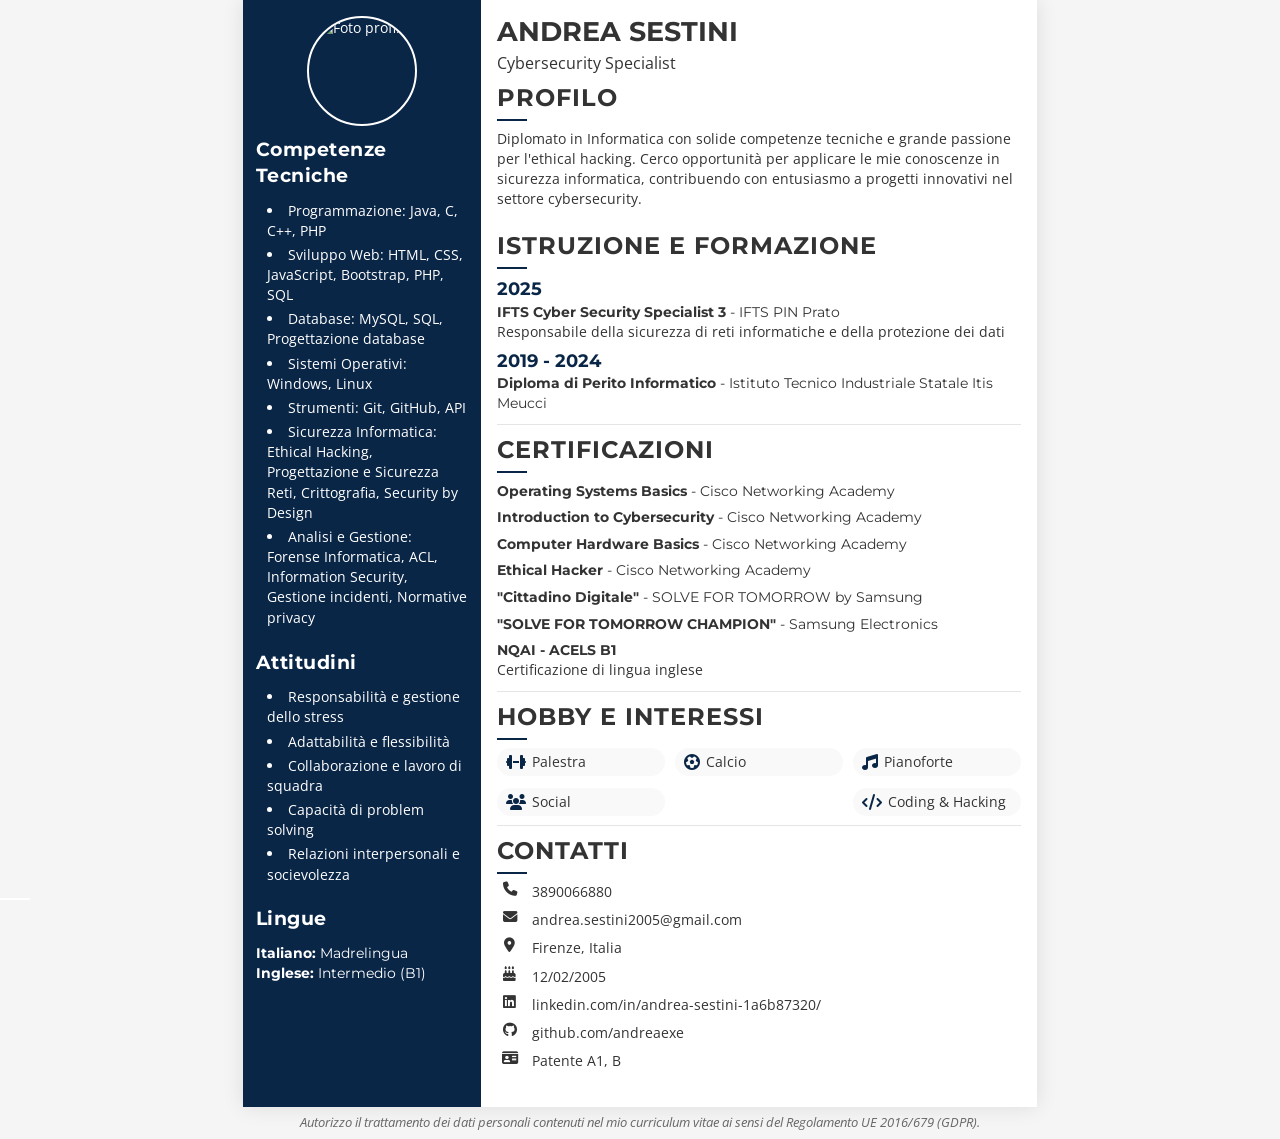
==== commit 69ff2d46: "versione finale che entra in una pagina di foglio A4 con correzioni e tutto" ====
--- a/cv.html
+++ b/cv.html
@@ -94,13 +94,13 @@
 
             <div class="section">
                 <h2>Attitudini</h2>
-                <div class="soft-skills">
-                    <div class="soft-skill">Responsabilità e gestione dello stress</div>
-                    <div class="soft-skill">Adattabilità e flessibilità</div>
-                    <div class="soft-skill">Collaborazione e lavoro di squadra</div>
-                    <div class="soft-skill">Capacità di problem solving</div>
-                    <div class="soft-skill">Relazioni interpersonali e socievolezza</div>
-                </div>
+                <ul class="soft-skills">
+                    <li>Responsabilità e gestione dello stress</li>
+                    <li>Adattabilità e flessibilità</li>
+                    <li>Collaborazione e lavoro di squadra</li>
+                    <li>Capacità di problem solving</li>
+                    <li>Relazioni interpersonali e socievolezza</li>
+                </ul>
             </div>
 
             <div class="section">
--- a/style.css
+++ b/style.css
@@ -9,7 +9,8 @@
     font-family: 'Open Sans', sans-serif;
     background-color: #f5f5f5;
     color: #333;
-    line-height: 1.3; /* Further reduced from 1.4 */
+    line-height: 1.4; /* Increased from 1.3 for better spacing */
+    font-size: 0.9rem; /* Base font size for consistency */
 }
 
 h1, h2, h3, h4 {
@@ -18,7 +19,7 @@
 
 ul {
     list-style-position: inside;
-    margin-bottom: 0.3rem; /* Ridotto da 0.5rem */
+    margin-bottom: 0.4rem; /* Slightly increased */
 }
 
 /* Container principale - Ottimizzato per A4 */
@@ -64,8 +65,8 @@
 
 /* Sezioni generali */
 .section {
-    margin-bottom: 0.3rem; /* Ulteriormente ridotto */
-    padding-bottom: 0.15rem; /* Ulteriormente ridotto */
+    margin-bottom: 0.5rem; /* Increased from 0.3rem */
+    padding-bottom: 0.25rem; /* Increased from 0.15rem */
 }
 
 .right-column .section {
@@ -78,10 +79,10 @@
 }
 
 .left-column h2, .right-column h2 {
-    margin-bottom: 0.3rem;
-    font-size: 1.1rem; /* Ulteriormente ridotto */
-    padding-bottom: 0.25rem;
-    letter-spacing: 0.5px; /* Ridotto per compattare */
+    margin-bottom: 0.4rem; /* Increased */
+    font-size: 1.2rem; /* Standardized and slightly increased */
+    padding-bottom: 0.3rem; /* Increased */
+    letter-spacing: 0.5px;
 }
 
 .left-column h2::after {
@@ -96,11 +97,12 @@
 
 /* Contatti */
 .contact-info {
-    margin-top: 0.3rem; /* Ulteriormente ridotto */
+    margin-top: 0.4rem; /* Increased */
 }
 
 .contact-item {
-    margin-bottom: 0.2rem; /* Ulteriormente ridotto */
+    margin-bottom: 0.3rem; /* Increased */
+    font-size: 0.9rem; /* Standardized size */
 }
 
 .contact-item i {
@@ -110,20 +112,26 @@
 
 /* Istruzione */
 .education-item {
-    margin-bottom: 0.3rem; /* Ulteriormente ridotto */
+    margin-bottom: 0.4rem; /* Increased */
 }
 
 .education-item h3 {
-    font-size: 0.8rem; /* Ulteriormente ridotto */
+    font-size: 0.9rem; /* Increased for consistency */
 }
 
 .education-item h4 {
-    font-size: 0.85rem; /* Ulteriormente ridotto */
+    font-size: 0.9rem; /* Standardized size */
 }
 
 .education-item p {
-    font-size: 0.8rem;
-    margin-bottom: 0.05rem; /* Ulteriormente ridotto */
+    font-weight: normal;
+    font-size: 0.9rem; /* Standardized size */
+    margin-bottom: 0.1rem; /* Increased */
+}
+
+.cert-issuer {
+    font-weight: normal;
+    font-size: 0.9rem; /* Standardized size */
 }
 
 /* Colonna destra */
@@ -135,24 +143,24 @@
 /* Header */
 .header {
    margin-top: 0;
-   padding-bottom: 0.4rem; /* Ridotto */
+   padding-bottom: 0.5rem; /* Increased */
 }
 
 .header h1 {
-    font-size: 1.6rem; /* Ulteriormente ridotto */
-    line-height: 1.1;
+    font-size: 1.7rem; /* Slightly increased */
+    line-height: 1.2; /* Increased */
+    margin-bottom: 0.2rem;
 }
 
 .profession {
-    font-size: 0.9rem;
-    margin-bottom: 0.3rem; /* Ulteriormente ridotto */
+    font-size: 1.0rem; /* Increased */
+    margin-bottom: 0.4rem; /* Increased */
 }
 
 /* Sezione destra */
 .right-column h2 {
-    margin-bottom: 0.4rem; /* Ulteriormente ridotto */
-    padding-bottom: 0.3rem;
-    color: #0A2647;
+    margin-bottom: 0.5rem; /* Increased */
+    padding-bottom: 0.4rem; /* Increased */
     font-size: 1.5rem;
     text-transform: uppercase;
     letter-spacing: 1px;
@@ -170,32 +178,32 @@
 }
 
 .right-column h3 {
-    font-size: 1.2rem;
+    font-size: 1.1rem; /* Increased */
     color: #0A2647;
 }
 
 /* Esperienze */
 .experience-item {
-    margin-bottom: 0.7rem; /* Reduced from 1.5rem */
+    margin-bottom: 0.9rem; /* Increased */
     position: relative;
 }
 
 .date-location {
     display: flex;
     justify-content: space-between;
-    margin-bottom: 0.5rem;
-    font-size: 0.9rem;
+    margin-bottom: 0.6rem; /* Increased */
+    font-size: 0.9rem; /* Standardized size */
     color: #666;
 }
 
 .experience-item h3 {
-    margin-bottom: 0.2rem;
+    margin-bottom: 0.3rem; /* Increased */
 }
 
 .experience-item h4 {
     color: #555;
     font-weight: 500;
-    margin-bottom: 0.5rem;
+    margin-bottom: 0.6rem; /* Increased */
 }
 
 .experience-item ul {
@@ -203,8 +211,8 @@
 }
 
 .experience-item li {
-    margin-bottom: 0.2rem; /* Reduced from 0.3rem */
-    font-size: 0.9rem; /* Reduced from 0.95rem */
+    margin-bottom: 0.3rem; /* Increased */
+    font-size: 0.9rem; /* Standardized size */
 }
 
 /* Skills */
@@ -213,48 +221,38 @@
 }
 
 .skills-list {
-    margin-bottom: 0.5rem; /* Ridotto drasticamente da 1.5rem */
-    padding-left: 0.6rem; /* Ulteriormente ridotto */
+    margin-bottom: 0.6rem; /* Increased */
+    padding-left: 0.7rem; /* Increased */
 }
 
 .skills-list li {
-    margin-bottom: 0.15rem; /* Ulteriormente ridotto */
-    font-size: 0.8rem; /* Ulteriormente ridotto */
-}
-
-.skill-level {
-    height: 8px;
-    background-color: #e0e0e0;
-    border-radius: 4px;
-    margin-top: 5px;
-}
-
-.skill-bar {
-    height: 100%;
-    background-color: #0A2647;
-    border-radius: 4px;
-}
-
-/* Soft Skills */
+    margin-bottom: 0.25rem; /* Increased */
+    font-size: 0.9rem; /* Standardized size */
+}
+
+/* Attitudini - Convertito in elenco */
 .soft-skills {
-    display: flex;
-    flex-wrap: wrap;
-    gap: 5px; /* Ulteriormente ridotto */
-}
-
+    padding-left: 0.7rem;
+    list-style-type: disc;
+    margin-bottom: 0.5rem;
+}
+
+.soft-skills li {
+    margin-bottom: 0.25rem;
+    font-size: 0.9rem;
+    color: white;
+}
+
+/* Rimuoviamo lo stile vecchio delle soft-skills che non useremo più */
 .soft-skill {
-    background-color: #0A2647;
-    color: white;
-    padding: 3px 6px; /* Ulteriormente ridotto */
-    border-radius: 15px;
-    font-size: 0.75rem; /* Ulteriormente ridotto */
+    display: none;
 }
 
 /* Hobby e interessi */
 .hobbies {
     display: flex;
     flex-wrap: wrap;
-    gap: 5px; /* Ulteriormente ridotto */
+    gap: 7px; /* Increased */
     justify-content: space-between; /* Distribuisce gli hobby orizzontalmente */
 }
 
@@ -262,9 +260,9 @@
     display: flex;
     flex-direction: row;
     align-items: center;
-    margin-bottom: 3px;
+    margin-bottom: 5px; /* Increased */
     background-color: #f9f9f9;
-    padding: 3px 8px;
+    padding: 4px 9px; /* Increased */
     border-radius: 15px;
     width: auto;
     flex: 0 0 calc(33% - 5px); /* Organizza in 3 colonne */
@@ -277,7 +275,7 @@
 }
 
 .hobby span {
-    font-size: 0.75rem;
+    font-size: 0.9rem; /* Standardized size */
 }
 
 /* Sezione privacy */
@@ -285,11 +283,21 @@
     width: 100%;
     max-width: 210mm; /* Larghezza A4 */
     margin: 0 auto;
-    padding: 5px;
+    padding: 7px; /* Increased */
     text-align: center;
-    font-size: 0.7rem;
+    font-size: 0.8rem; /* Increased */
     color: #666;
     font-style: italic;
+}
+
+/* Languages */
+.language-level-text {
+    font-weight: normal;
+    font-size: 0.9rem; /* Standardized size */
+}
+
+.language-item h3 {
+    font-size: 0.9rem; /* Standardized size */
 }
 
 /* Print specific styles - Ottimizzati per A4 */
@@ -324,12 +332,12 @@
         height: 100px;
     }
     
-    .skills-list li, .soft-skill, .contact-item, .hobby span {
-        font-size: 0.75rem; /* Tutti i testi più piccoli per la stampa */
+    .skills-list li, .soft-skills li, .contact-item, .hobby span {
+        font-size: 0.9rem; /* Standardized size */
     }
     
     .privacy-disclaimer {
-        font-size: 0.65rem;
-        padding: 2px;
+        font-size: 0.8rem; /* Increased */
+        padding: 5px; /* Increased */
     }
 }
